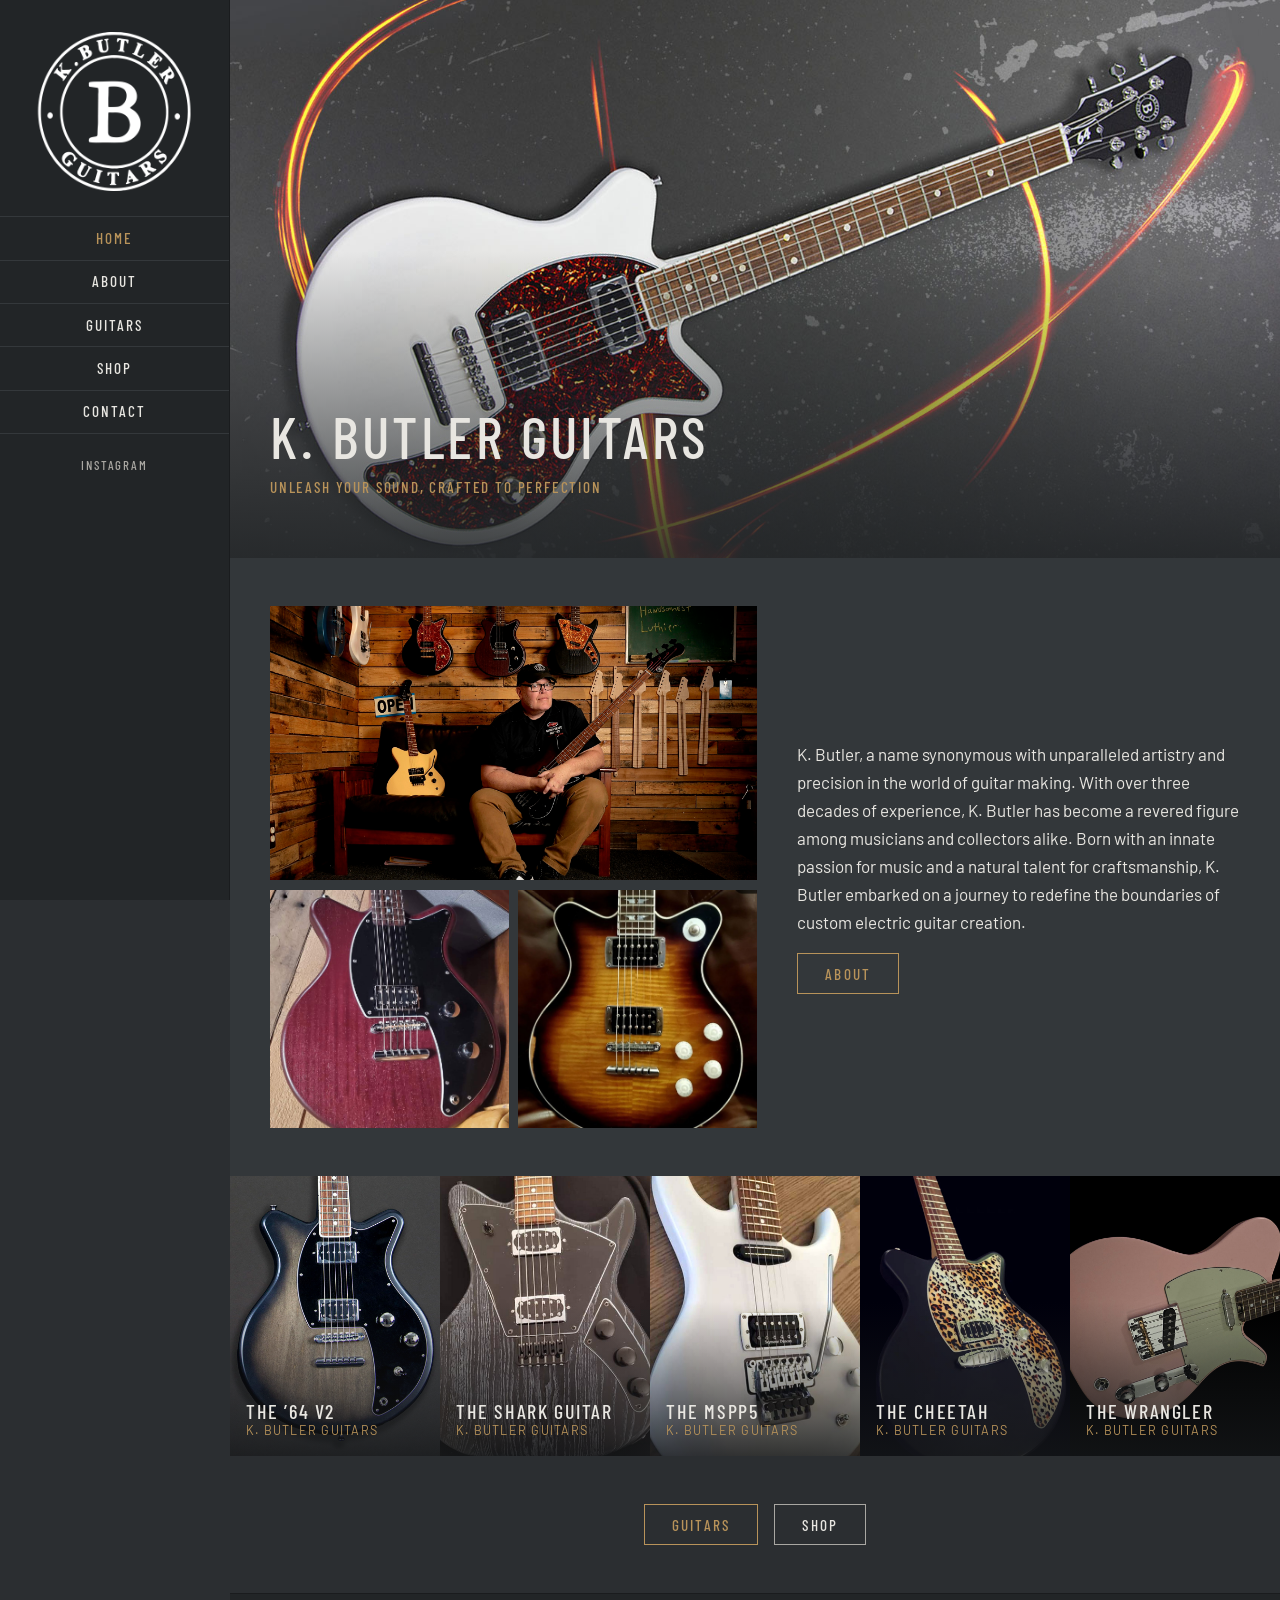
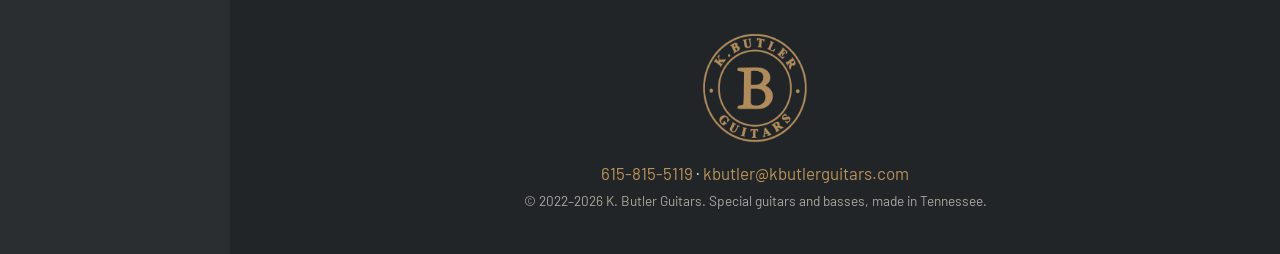
==== index.html @ 454a8646 "First static version of K. Butler Guitars site with local photos Co-Authored-By: Claude Sonnet 5.5 <" ====
<!doctype html>
<html lang="en">
<head>
<meta charset="utf-8">
<meta name="viewport" content="width=device-width, initial-scale=1">
<title>K. Butler Guitars – Special guitars and basses made in Tennessee</title>
<meta name="description" content="K. Butler Guitars: custom electric guitars and basses handmade in Tennessee by a luthier with over three decades of experience.">
<link rel="preconnect" href="https://fonts.googleapis.com">
<link rel="preconnect" href="https://fonts.gstatic.com" crossorigin>
<link href="https://fonts.googleapis.com/css2?family=Barlow+Condensed:wght@400;500;600&family=Barlow:wght@400;500&display=swap" rel="stylesheet">
<link rel="stylesheet" href="css/style.css">
</head>
<body class="home">
<a class="skip" href="#content">Skip to content</a>
<header class="side">
  <a class="logo" href="index.html"><img src="img/k-butler-guitars-logo-w2x.png" alt="K. Butler Guitars"></a>
  <button class="menu-toggle" aria-expanded="false" aria-controls="nav">Menu</button>
  <nav id="nav" aria-label="Main"><ul><li><a href="index.html" aria-current="page">Home</a></li><li><a href="about.html">About</a></li><li><a href="guitars.html">Guitars</a></li><li><a href="shop.html">Shop</a></li><li><a href="contact.html">Contact</a></li></ul>
    <a class="ig" href="https://www.instagram.com/k.butlerguitars" target="_blank" rel="noopener" aria-label="K. Butler Guitars on Instagram">Instagram</a>
  </nav>
</header>
<main id="content">

<section class="hero" style="background-image:url('img/kbutlerguitars-hero-1.jpg')">
  <div class="hero-text">
    <h1>K. Butler Guitars</h1>
    <p class="tag">Unleash your sound, crafted to perfection</p>
  </div>
</section>
<section class="band intro">
  <div class="intro-photos">
    <img src="img/KellyButler-8547.jpg" alt="Kelly Butler in the shop" loading="lazy">
    <img src="img/k-butler-guitars-02.jpg" alt="A K. Butler guitar" loading="lazy">
    <img src="img/k-butler-guitars-01.jpg" alt="A K. Butler guitar" loading="lazy">
  </div>
  <div class="intro-copy"><p>K. Butler, a name synonymous with unparalleled artistry and precision in the world of guitar making. With over three decades of experience, K. Butler has become a revered figure among musicians and collectors alike. Born with an innate passion for music and a natural talent for craftsmanship, K. Butler embarked on a journey to redefine the boundaries of custom electric guitar creation.</p><p><a class="btn" href="about.html">About</a></p></div>
</section>
<section class="tiles" aria-label="Featured guitars"><a class="tile" href="guitars.html#64v2"><img loading="lazy" src="img/k-butler-guitars-09.jpg" alt="The ’64 V2"><span class="tile-name">The ’64 V2</span><span class="tile-sub">K. Butler Guitars</span></a><a class="tile" href="guitars.html#shark"><img loading="lazy" src="img/k-butler-guitars-03.jpg" alt="The Shark Guitar"><span class="tile-name">The Shark Guitar</span><span class="tile-sub">K. Butler Guitars</span></a><a class="tile" href="guitars.html#mspp5"><img loading="lazy" src="img/k-butler-guitars-04.jpg" alt="The MSPP5"><span class="tile-name">The MSPP5</span><span class="tile-sub">K. Butler Guitars</span></a><a class="tile" href="guitars.html#cheetah"><img loading="lazy" src="img/k-butler-guitars-cheetah-02.jpg" alt="The Cheetah"><span class="tile-name">The Cheetah</span><span class="tile-sub">K. Butler Guitars</span></a><a class="tile" href="guitars.html#wrangler"><img loading="lazy" src="img/wrangler-6.jpg" alt="The Wrangler"><span class="tile-name">The Wrangler</span><span class="tile-sub">K. Butler Guitars</span></a></section>
<section class="band cta"><a class="btn" href="guitars.html">Guitars</a> <a class="btn alt" href="shop.html">Shop</a></section>

<footer class="foot">
  <img src="img/k-butler-guitars-logo-bronze-600.png" alt="" class="foot-logo">
  <p><a href="tel:+16158155119">615-815-5119</a> &middot; <a href="mailto:kbutler@kbutlerguitars.com">kbutler@kbutlerguitars.com</a></p>
  <p class="small">&copy; 2022&ndash;2026 K. Butler Guitars. Special guitars and basses, made in Tennessee.</p>
</footer>
</main>
<div class="lightbox" hidden><button class="lb-close" aria-label="Close">&times;</button><img alt=""></div>
<script src="js/site.js"></script>
</body>
</html>
---- css/style.css ----
/* K. Butler Guitars: charcoal + bronze, sidebar layout */
:root{
  --bg:#2b2e31;
  --bg-deep:#222527;
  --panel:#33373a;
  --text:#e8e6e1;
  --muted:#a9a7a2;
  --bronze:#b8935a;
  --bronze-dark:#8f6f3f;
  --side-w:230px;
  --display:"Barlow Condensed","Arial Narrow",Arial,sans-serif;
  --body:"Barlow",system-ui,-apple-system,"Segoe UI",Arial,sans-serif;
}
*{box-sizing:border-box}
html{scroll-behavior:smooth}
body{margin:0;background:var(--bg);color:var(--text);font:400 17px/1.65 var(--body)}
img{max-width:100%;height:auto;display:block}
a{color:var(--bronze);text-decoration:none}
a:hover,a:focus-visible{color:#d6b27a;text-decoration:underline}
.skip{position:absolute;left:-999px;top:0;background:var(--bronze);color:#111;padding:.5rem 1rem;z-index:100}
.skip:focus{left:0}

/* sidebar */
.side{position:fixed;inset:0 auto 0 0;width:var(--side-w);background:var(--bg-deep);border-right:1px solid #1a1c1e;display:flex;flex-direction:column;z-index:20}
.logo{display:block;padding:2rem 2.2rem 1.6rem}
.logo img{width:100%}
.side nav{flex:1}
.side ul{list-style:none;margin:0;padding:0}
.side li a{display:block;padding:.85rem 1rem;text-align:center;font:500 .95rem/1 var(--display);letter-spacing:.14em;text-transform:uppercase;color:var(--text);border-top:1px solid #34383b}
.side li:last-child a{border-bottom:1px solid #34383b}
.side li a:hover{color:var(--bronze);text-decoration:none;background:#2a2d30}
.side li a[aria-current="page"]{color:var(--bronze)}
.side .ig{display:block;text-align:center;margin:1.4rem auto 0;font:500 .8rem var(--display);letter-spacing:.14em;text-transform:uppercase;color:var(--muted)}
.menu-toggle{display:none}

main{margin-left:var(--side-w);min-height:100vh;display:flex;flex-direction:column}

/* typography */
h1,h2,h3{font-family:var(--display);font-weight:500;text-transform:uppercase;letter-spacing:.06em;line-height:1.1;margin:0 0 .6rem}
h1{font-size:clamp(2.2rem,5vw,3.6rem)}
h2{font-size:clamp(1.5rem,3vw,2.1rem)}
.tag{font:500 .95rem var(--display);letter-spacing:.12em;text-transform:uppercase;color:var(--bronze);margin:0 0 1.4rem}
.small{font-size:.85rem;color:var(--muted)}
.btn{display:inline-block;border:1px solid var(--bronze);color:var(--bronze);padding:.65rem 1.7rem;font:500 .95rem var(--display);letter-spacing:.14em;text-transform:uppercase;background:transparent;cursor:pointer}
.btn:hover,.btn:focus-visible{background:var(--bronze);color:#15171a;text-decoration:none}
.btn.alt{border-color:var(--muted);color:var(--text)}

/* home */
.hero{min-height:62vh;background-size:cover;background-position:center;display:flex;align-items:flex-end;position:relative}
.hero::after{content:"";position:absolute;inset:0;background:linear-gradient(to top,rgba(34,37,39,.88),rgba(34,37,39,0) 55%)}
.hero-text{position:relative;z-index:1;padding:2.5rem}
.band{padding:3rem 2.5rem}
.intro{display:grid;grid-template-columns:minmax(0,1.1fr) minmax(0,1fr);gap:2.5rem;align-items:center;background:var(--panel)}
.intro-photos{display:grid;grid-template-columns:1fr 1fr;gap:.6rem}
.intro-photos img:first-child{grid-column:1/-1;aspect-ratio:16/9;object-fit:cover;width:100%}
.intro-photos img{object-fit:cover;width:100%;aspect-ratio:1/1}
.tiles{display:grid;grid-template-columns:repeat(auto-fit,minmax(210px,1fr));gap:0}
.tile{position:relative;display:block;aspect-ratio:3/4;overflow:hidden;color:var(--text)}
.tile img{width:100%;height:100%;object-fit:cover;transition:transform .5s}
.tile:hover img{transform:scale(1.04)}
.tile::after{content:"";position:absolute;inset:0;background:linear-gradient(to top,rgba(20,22,24,.85),transparent 55%)}
.tile-name,.tile-sub{position:absolute;left:1rem;right:1rem;z-index:1}
.tile-name{bottom:2.1rem;font:500 1.25rem var(--display);letter-spacing:.08em;text-transform:uppercase}
.tile-sub{bottom:1rem;font-size:.78rem;color:var(--bronze);letter-spacing:.1em;text-transform:uppercase}
.cta{text-align:center;display:flex;gap:1rem;justify-content:center;flex-wrap:wrap}

/* inner pages */
.prose{padding:3.2rem 2.5rem;max-width:960px;flex:1}
.prose.wide{max-width:1100px}
.prose p{max-width:68ch}
.two-col{display:grid;grid-template-columns:minmax(0,1.5fr) minmax(0,1fr);gap:2.5rem;align-items:start}
.side-photos{display:grid;gap:1rem}
.side-photos.row{grid-template-columns:1fr 1fr;margin-top:2.5rem}
.contact-lines{font-size:1.15rem}
.guitar{padding:2.2rem 0;border-top:1px solid #3d4144;scroll-margin-top:1rem}
.guitar:first-of-type{border-top:0}
.status{font:500 1.05rem var(--display);letter-spacing:.1em;text-transform:uppercase;color:var(--bronze)}
.gallery{display:grid;grid-template-columns:repeat(auto-fill,minmax(200px,1fr));gap:.6rem;margin-top:1.1rem}
.shot{padding:0;border:0;background:#1d1f21;cursor:zoom-in;aspect-ratio:1/1;overflow:hidden}
.shot img{width:100%;height:100%;object-fit:cover;transition:transform .4s,opacity .2s}
.shot:hover img,.shot:focus-visible img{transform:scale(1.05);opacity:.92}
.form{display:grid;gap:1rem;max-width:560px;margin-top:2rem}
.form label{display:grid;gap:.35rem;font:500 .85rem var(--display);letter-spacing:.12em;text-transform:uppercase;color:var(--muted)}
.form input,.form textarea{font:400 1rem var(--body);background:var(--bg-deep);color:var(--text);border:1px solid #484c50;padding:.7rem .8rem}
.form input:focus,.form textarea:focus{outline:2px solid var(--bronze);outline-offset:1px}
.placeholder-grid{display:grid;grid-template-columns:repeat(auto-fit,minmax(170px,1fr));gap:1rem;margin:2.2rem 0}
.ph{border:1px dashed #5a5e62;aspect-ratio:4/5;display:flex;align-items:center;justify-content:center;text-align:center;font:500 1.2rem var(--display);letter-spacing:.1em;text-transform:uppercase;color:var(--muted)}
.ph small{font-size:.75rem;letter-spacing:.14em}

/* footer */
.foot{margin-top:auto;padding:2.4rem 2.5rem;text-align:center;background:var(--bg-deep);border-top:1px solid #1a1c1e}
.foot-logo{width:110px;margin:0 auto 1rem}
.foot p{margin:.2rem 0}

/* lightbox */
.lightbox{position:fixed;inset:0;background:rgba(10,11,12,.92);display:flex;align-items:center;justify-content:center;z-index:50;padding:2rem}
.lightbox[hidden]{display:none}
.lightbox img{max-height:92vh;max-width:92vw;object-fit:contain}
.lb-close{position:absolute;top:.8rem;right:1.2rem;background:none;border:0;color:var(--text);font-size:2.6rem;line-height:1;cursor:pointer}

/* small screens */
@media (max-width:860px){
  .side{position:sticky;top:0;inset:auto;width:100%;flex-direction:row;align-items:center;justify-content:space-between;padding:.6rem 1rem;border-right:0;border-bottom:1px solid #1a1c1e}
  .logo{padding:0;width:70px}
  .menu-toggle{display:block;background:none;border:1px solid var(--bronze);color:var(--bronze);font:500 .9rem var(--display);letter-spacing:.14em;text-transform:uppercase;padding:.5rem 1rem}
  .side nav{display:none;position:absolute;top:100%;left:0;right:0;background:var(--bg-deep);border-bottom:1px solid #1a1c1e;padding-bottom:1rem}
  .side nav.open{display:block}
  main{margin-left:0}
  .intro,.two-col{grid-template-columns:1fr}
  .band,.prose,.hero-text{padding-left:1.25rem;padding-right:1.25rem}
}
@media (prefers-reduced-motion:reduce){*{transition:none!important;scroll-behavior:auto!important}}
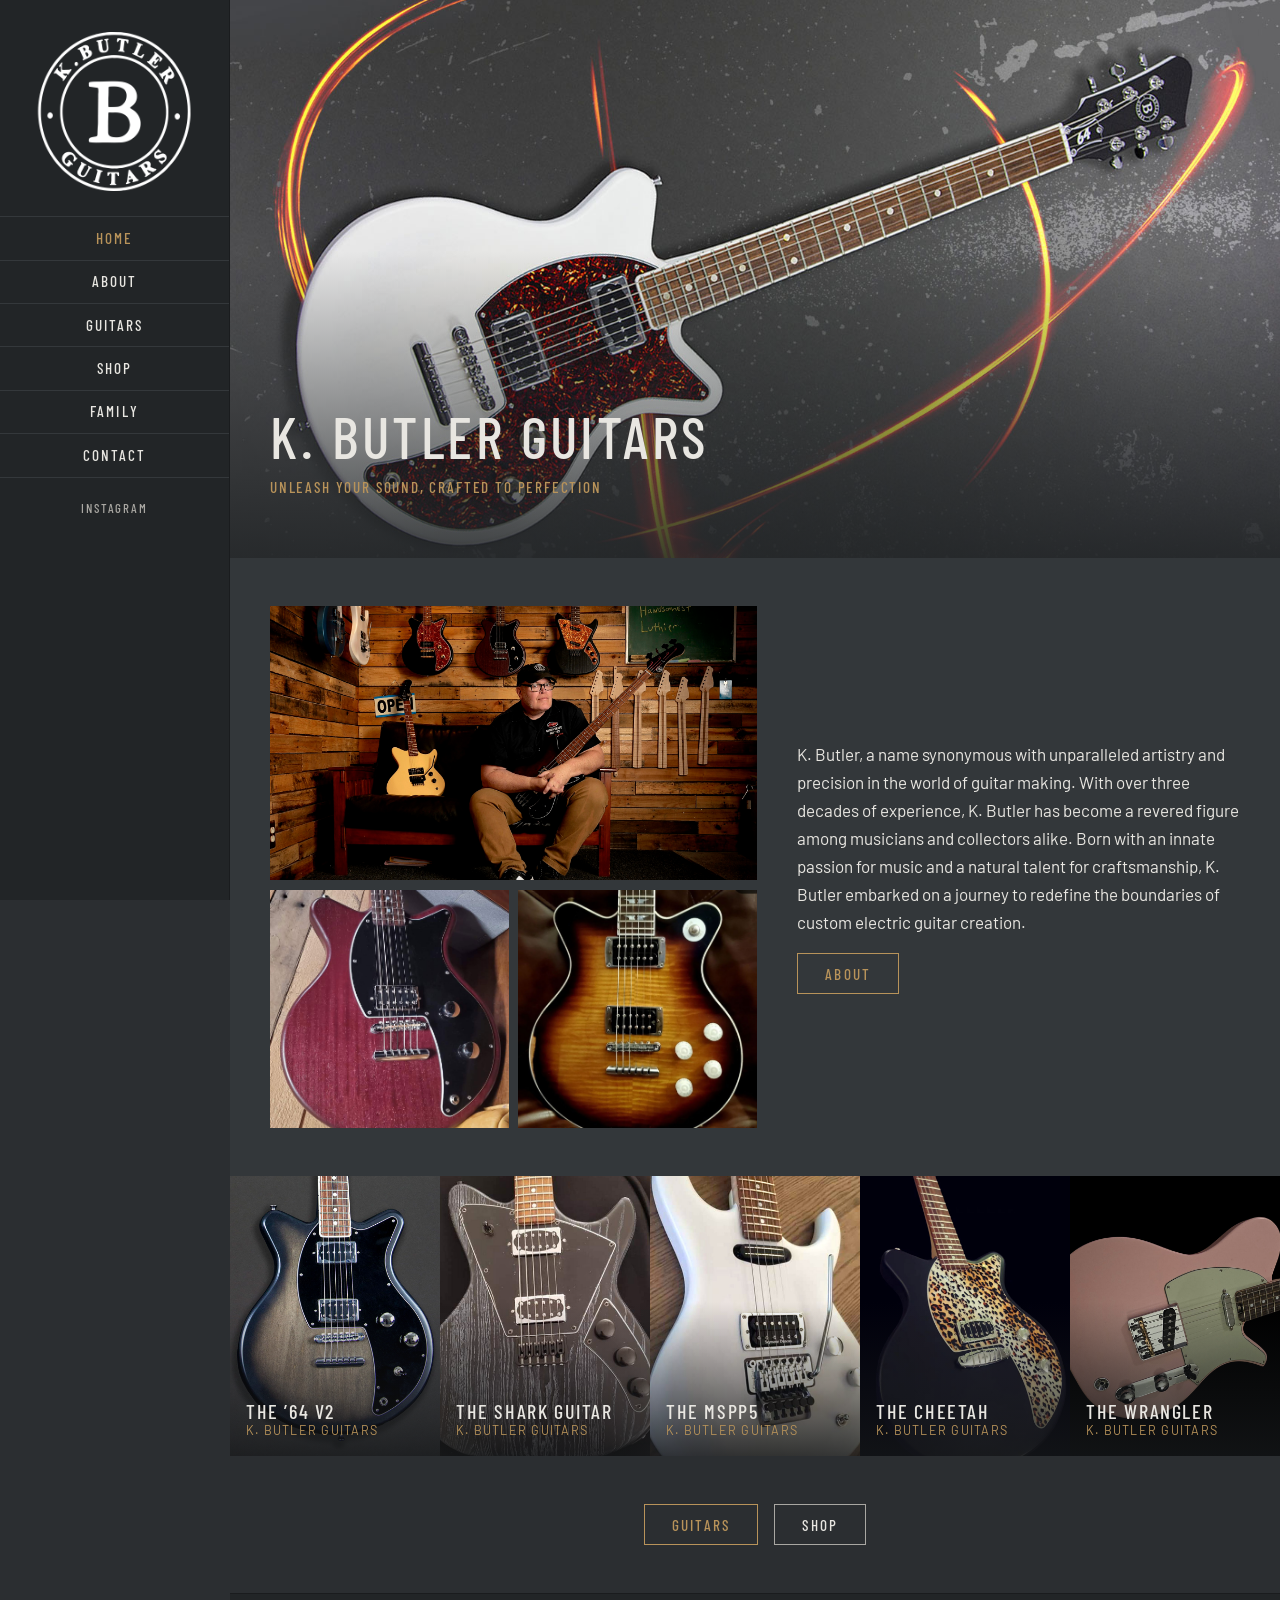
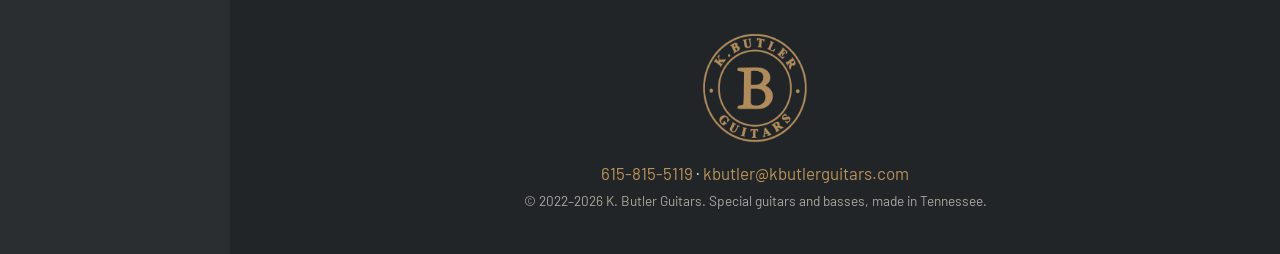
==== commit 6a823f7a: "Add Family page listing the other family sites Co-Authored-By: Claude Sonnet 5.5 <noreply@anthropic." ====
--- a/index.html
+++ b/index.html
@@ -8,14 +8,14 @@
 <link rel="preconnect" href="https://fonts.googleapis.com">
 <link rel="preconnect" href="https://fonts.gstatic.com" crossorigin>
 <link href="https://fonts.googleapis.com/css2?family=Barlow+Condensed:wght@400;500;600&family=Barlow:wght@400;500&display=swap" rel="stylesheet">
-<link rel="stylesheet" href="css/style.css">
+<link rel="stylesheet" href="css/style.css?v=fam1">
 </head>
 <body class="home">
 <a class="skip" href="#content">Skip to content</a>
 <header class="side">
   <a class="logo" href="index.html"><img src="img/k-butler-guitars-logo-w2x.png" alt="K. Butler Guitars"></a>
   <button class="menu-toggle" aria-expanded="false" aria-controls="nav">Menu</button>
-  <nav id="nav" aria-label="Main"><ul><li><a href="index.html" aria-current="page">Home</a></li><li><a href="about.html">About</a></li><li><a href="guitars.html">Guitars</a></li><li><a href="shop.html">Shop</a></li><li><a href="contact.html">Contact</a></li></ul>
+  <nav id="nav" aria-label="Main"><ul><li><a href="index.html" aria-current="page">Home</a></li><li><a href="about.html">About</a></li><li><a href="guitars.html">Guitars</a></li><li><a href="shop.html">Shop</a></li><li><a href="family.html">Family</a></li><li><a href="contact.html">Contact</a></li></ul>
     <a class="ig" href="https://www.instagram.com/k.butlerguitars" target="_blank" rel="noopener" aria-label="K. Butler Guitars on Instagram">Instagram</a>
   </nav>
 </header>
--- a/css/style.css
+++ b/css/style.css
@@ -110,3 +110,29 @@
   .band,.prose,.hero-text{padding-left:1.25rem;padding-right:1.25rem}
 }
 @media (prefers-reduced-motion:reduce){*{transition:none!important;scroll-behavior:auto!important}}
+
+/* shop */
+.products{display:grid;grid-template-columns:repeat(auto-fit,minmax(200px,1fr));gap:1.2rem;margin:2.2rem 0}
+.product{display:flex;flex-direction:column;gap:.35rem;color:var(--text)}
+.product img{width:100%;aspect-ratio:3/4;object-fit:cover;background:#1d1f21}
+.product:hover{text-decoration:none}
+.product:hover img{opacity:.92}
+.product-name{font:500 1.15rem var(--display);letter-spacing:.08em;text-transform:uppercase}
+.product-price{color:var(--bronze);font:500 1.05rem var(--display);letter-spacing:.08em}
+.product-note{font-size:.78rem;color:var(--muted)}
+
+/* contact form */
+.hp{position:absolute;left:-9999px;width:1px;height:1px;opacity:0}
+.form-status{margin:0;min-height:1.5em;font-size:.95rem}
+.form-status.ok{color:var(--bronze)}
+.form-status.err{color:#e08a7a}
+
+/* Family page */
+.fam-grid{display:grid;grid-template-columns:repeat(auto-fill,minmax(15rem,1fr));gap:1.25rem;margin:1.5rem 0}
+.fam-card{background:var(--panel);border:1px solid rgba(255,255,255,.12);border-radius:.5rem;overflow:hidden;padding-bottom:1rem}
+.fam-card .fam-pic img{display:block;width:100%;aspect-ratio:4/3;object-fit:cover}
+.fam-card h3{margin:.8rem 1rem 0;font-size:1.1rem}
+.fam-card h3 a{color:var(--text);text-decoration:none}
+.fam-card h3 a:hover{color:var(--bronze)}
+.fam-card p{margin:.5rem 1rem 0;color:var(--muted);font-size:.95rem;line-height:1.5}
+.lede{color:var(--muted)}
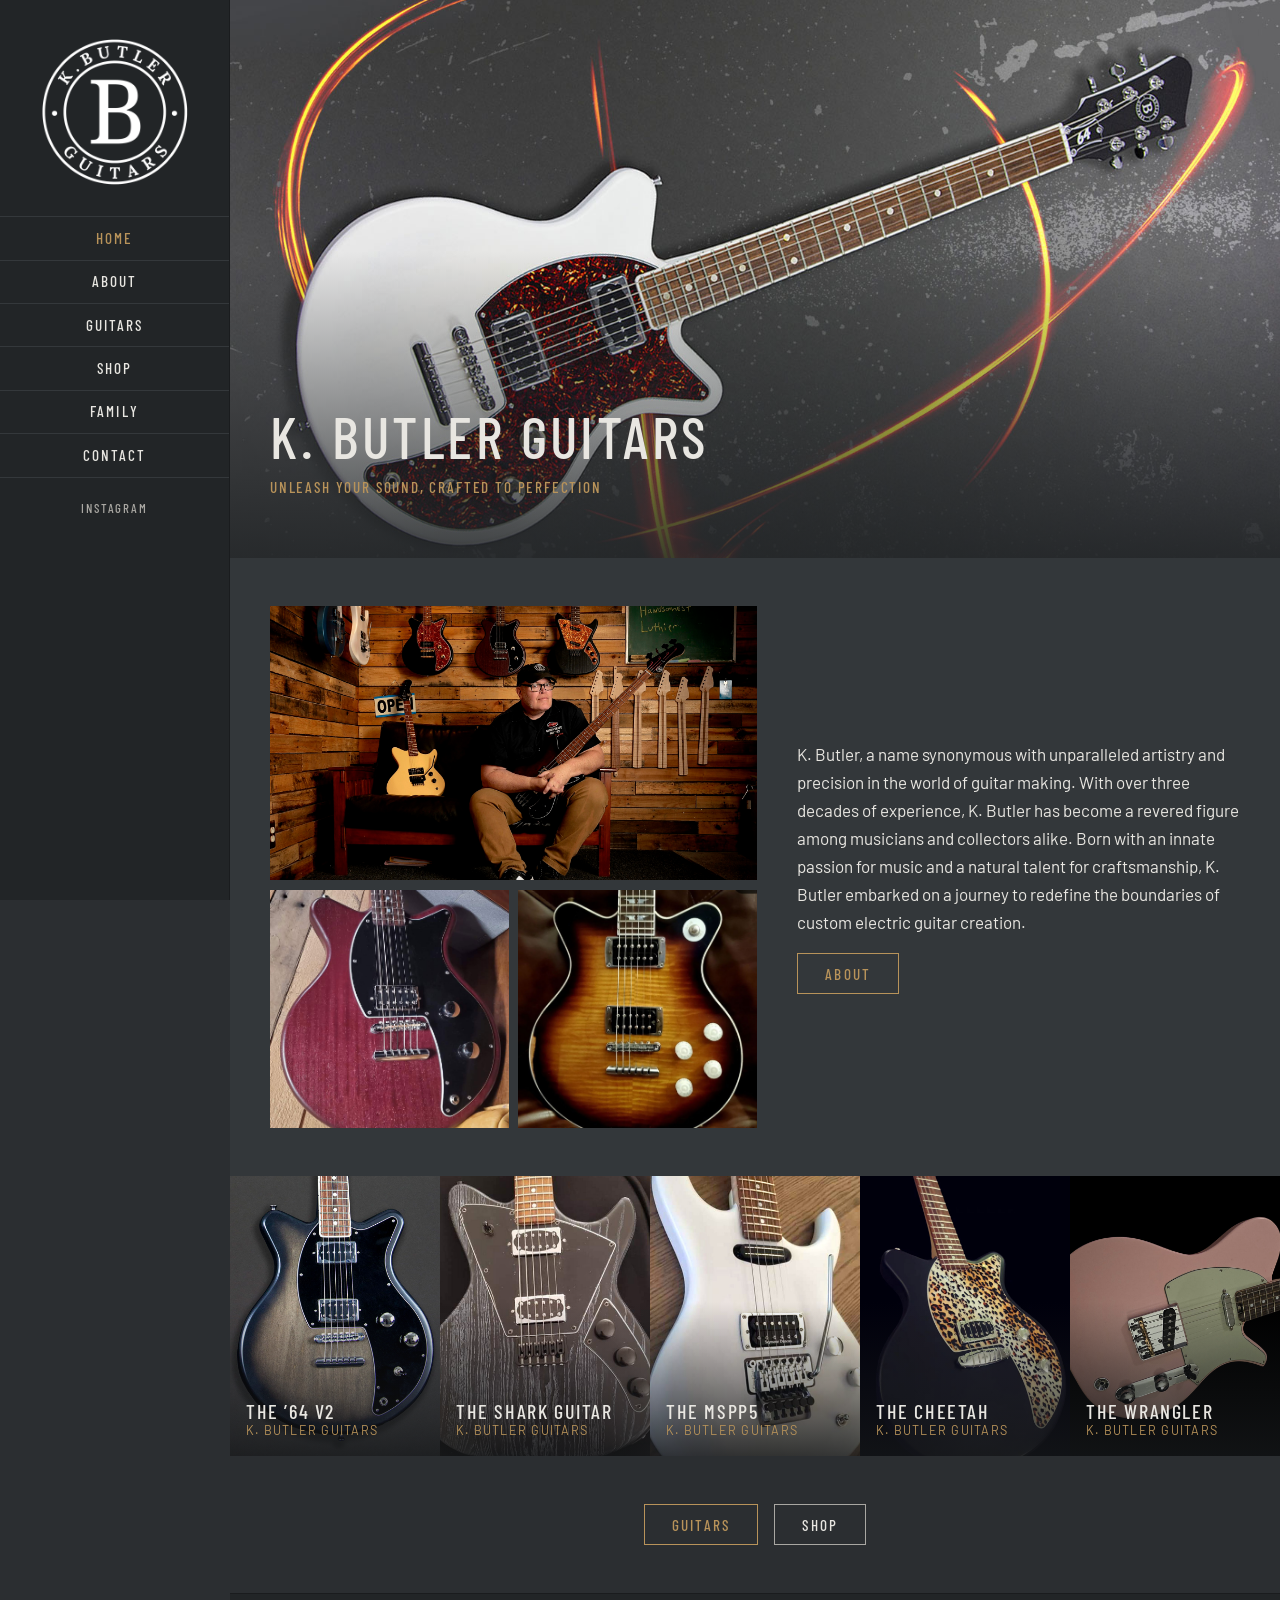
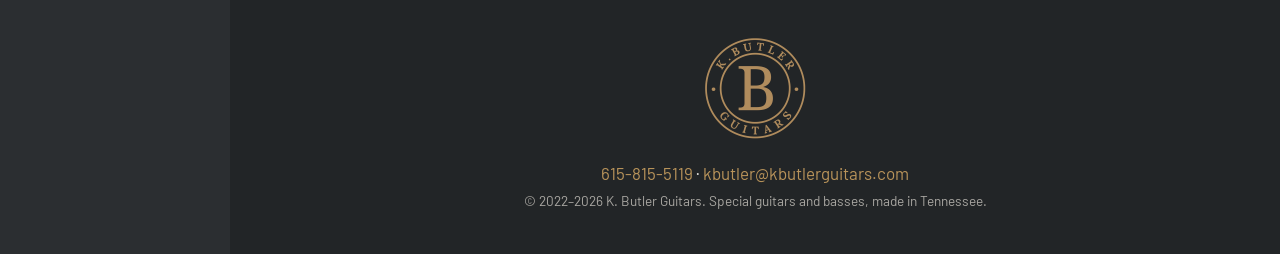
==== commit 18b7bb65: "Use Kelly's original logo files (sharp header and footer logos) Co-Authored-By: Claude Sonnet 5.5 <n" ====
--- a/index.html
+++ b/index.html
@@ -8,12 +8,12 @@
 <link rel="preconnect" href="https://fonts.googleapis.com">
 <link rel="preconnect" href="https://fonts.gstatic.com" crossorigin>
 <link href="https://fonts.googleapis.com/css2?family=Barlow+Condensed:wght@400;500;600&family=Barlow:wght@400;500&display=swap" rel="stylesheet">
-<link rel="stylesheet" href="css/style.css?v=fam1">
+<link rel="stylesheet" href="css/style.css?v=logo2">
 </head>
 <body class="home">
 <a class="skip" href="#content">Skip to content</a>
 <header class="side">
-  <a class="logo" href="index.html"><img src="img/k-butler-guitars-logo-w2x.png" alt="K. Butler Guitars"></a>
+  <a class="logo" href="index.html"><img src="img/k-butler-guitars-logo-white-720.png" alt="K. Butler Guitars" width="360" height="360"></a>
   <button class="menu-toggle" aria-expanded="false" aria-controls="nav">Menu</button>
   <nav id="nav" aria-label="Main"><ul><li><a href="index.html" aria-current="page">Home</a></li><li><a href="about.html">About</a></li><li><a href="guitars.html">Guitars</a></li><li><a href="shop.html">Shop</a></li><li><a href="family.html">Family</a></li><li><a href="contact.html">Contact</a></li></ul>
     <a class="ig" href="https://www.instagram.com/k.butlerguitars" target="_blank" rel="noopener" aria-label="K. Butler Guitars on Instagram">Instagram</a>
@@ -39,7 +39,7 @@
 <section class="band cta"><a class="btn" href="guitars.html">Guitars</a> <a class="btn alt" href="shop.html">Shop</a></section>
 
 <footer class="foot">
-  <img src="img/k-butler-guitars-logo-bronze-600.png" alt="" class="foot-logo">
+  <img src="img/k-butler-guitars-logo-bronze-440.png" alt="" class="foot-logo">
   <p><a href="tel:+16158155119">615-815-5119</a> &middot; <a href="mailto:kbutler@kbutlerguitars.com">kbutler@kbutlerguitars.com</a></p>
   <p class="small">&copy; 2022&ndash;2026 K. Butler Guitars. Special guitars and basses, made in Tennessee.</p>
 </footer>
